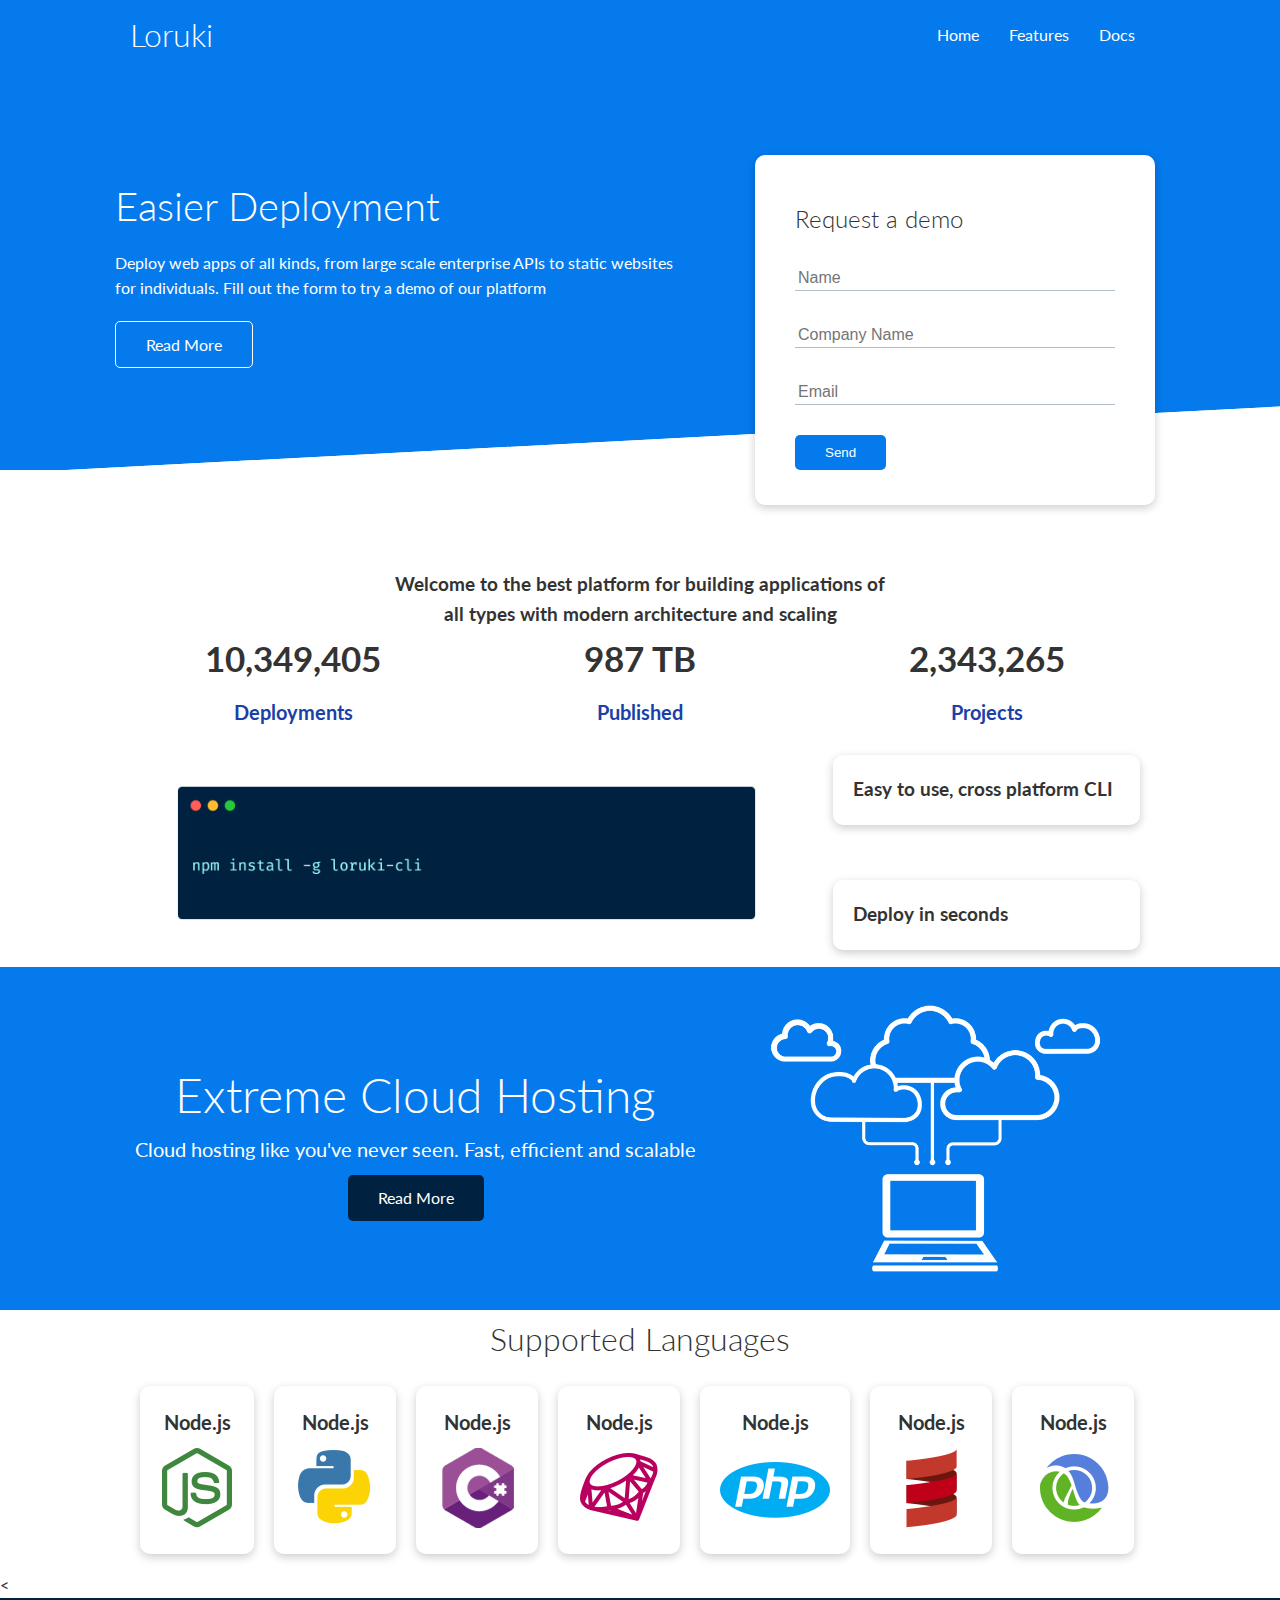
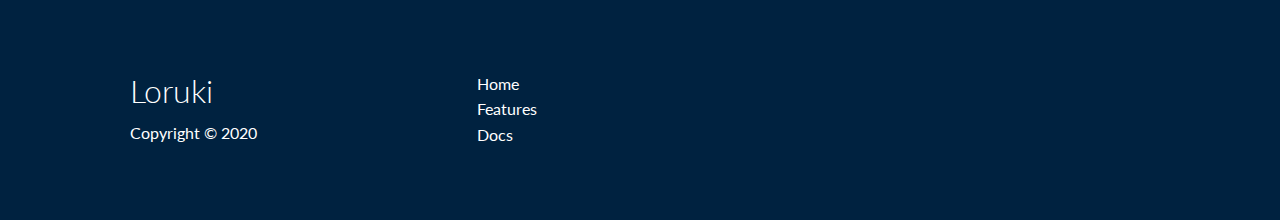
==== index.html @ 7f728f31 "responsive page complete" ====
<!DOCTYPE html>
<html lang="en">
  <head>
    <meta charset="UTF-8" />
    <meta name="viewport" content="width=device-width, initial-scale=1.0" />
    <link
      rel="stylesheet"
      href="https://cdnjs.cloudflare.com/ajax/libs/font-awesome/5.15.1/css/all.min.css"
      integrity="sha512-+4zCK9k+qNFUR5X+cKL9EIR+ZOhtIloNl9GIKS57V1MyNsYpYcUrUeQc9vNfzsWfV28IaLL3i96P9sdNyeRssA=="
      crossorigin="anonymous"
    />
    <link rel="stylesheet" href="css/utilities.css" />
    <link rel="stylesheet" href="css/style.css" />
    <title>Loruki | Cloud Hosting For Everyone</title>
  </head>
  <body>
    <!--Navbar-->
    <div class="navbar">
      <div class="container flex">
        <h1 class="logo">Loruki</h1>
        <nav>
          <ul>
            <li><a href="index.html">Home</a></li>
            <li><a href="features.html">Features</a></li>
            <li><a href="docs.html">Docs</a></li>
          </ul>
        </nav>
      </div>
    </div>

    <!-- Showcase-->
    <section class="showcase">
      <div class="container grid">
        <div class="showcase-text">
          <h1>Easier Deployment</h1>
          <p>
            Deploy web apps of all kinds, from large scale enterprise APIs to
            static websites for individuals. Fill out the form to try a demo of
            our platform
          </p>
          <a href="features.html" class="btn btn-outline">Read More</a>
        </div>

        <div class="showcase-form card">
          <h2>Request a demo</h2>
          <form>
            <div class="form-control">
              <input type="text" name="name" placeholder="Name" required />
            </div>
            <div class="form-control">
              <input
                type="text"
                name="company"
                placeholder="Company Name"
                required
              />
            </div>
            <div class="form-control">
              <input type="email" name="email" placeholder="Email" required />
            </div>
            <input type="submit" value="Send" class="btn btn-primary" />
          </form>
        </div>
      </div>
    </section>

    <!-- Stats-->
    <section class="stats">
      <div class="container">
        <h3 class="stats-heading text-center my-1">
          Welcome to the best platform for building applications of all types
          with modern architecture and scaling
        </h3>

        <div class="grid grid-3 text-center my-4">
          <div>
            <i class="fas fa-server fa-3x"></i>
            <h3>10,349,405</h3>
            <p class="text-secondary">Deployments</p>
          </div>
          <div>
            <i class="fas fa-server fa-3x"></i>
            <h3>987 TB</h3>
            <p class="text-secondary">Published</p>
          </div>
          <div>
            <i class="fas fa-project-diagram fa-3x"></i>
            <h3>2,343,265</h3>
            <p class="text-secondary">Projects</p>
          </div>
        </div>
      </div>
    </section>

    <!--Cli-->
    <section class="cli">
      <div class="container grid">
        <img src="images/cli.png" alt="" />
        <div class="card">
          <h3>Easy to use, cross platform CLI</h3>
        </div>
        <div class="card">
          <h3>Deploy in seconds</h3>
        </div>
      </div>
    </section>

    <!-- Cloud-->
    <section class="cloud bg-primary my-2 py-2">
      <div class="container grid">
        <div class="text-center">
          <h2 class="lg">Extreme Cloud Hosting</h2>
          <p class="lead my-1">
            Cloud hosting like you've never seen. Fast, efficient and scalable
          </p>
          <a href="features.html" class="btn btn-dark">Read More</a>
        </div>
        <img src="images/cloud.png" alt="" />
      </div>
    </section>

    <!--Languages-->
    <section class="languages">
      <h2 class="md text-center my-2">Supported Languages</h2>
      <div class="container flex">
        <div class="card">
          <h4>Node.js</h4>
          <img src="images/logos/node.png" alt="node" />
        </div>
        <div class="card">
          <h4>Node.js</h4>
          <img src="images/logos/python.png" alt="python" />
        </div>
        <div class="card">
          <h4>Node.js</h4>
          <img src="images/logos/csharp.png" alt="C#" />
        </div>
        <div class="card">
          <h4>Node.js</h4>
          <img src="images/logos/ruby.png" alt="Ruby" />
        </div>
        <div class="card">
          <h4>Node.js</h4>
          <img src="images/logos/php.png" alt="php" />
        </div>
        <div class="card">
          <h4>Node.js</h4>
          <img src="images/logos/scala.png" alt="scala" />
        </div>
        <div class="card">
          <h4>Node.js</h4>
          <img src="images/logos/clojure.png" alt="clojure" />
        </div>
      </div>
    </section>

    <<!-- Footer -->
    <footer class="footer bg-dark py-5">
      <div class="container grid grid-3">
        <div>
          <h1>Loruki</h1>
          <p>Copyright &copy; 2020</p>
        </div>
        <nav>
          <ul>
            <li><a href="index.html">Home</a></li>
            <li><a href="features.html">Features</a></li>
            <li><a href="docs.html">Docs</a></li>
          </ul>
        </nav>
        <div class="social">
          <a href="#"><i class="fab fa-github fa-2x"></i></a>
          <a href="#"><i class="fab fa-facebook fa-2x"></i></a>
          <a href="#"><i class="fab fa-instagram fa-2x"></i></a>
          <a href="#"><i class="fab fa-twitter fa-2x"></i></a>
        </div>
      </div>
    </footer>
  </body>
</html>
---- css/utilities.css ----
.container {
  max-width: 1100px;
  margin: 0 auto;
  overflow: auto;
  padding: 0 40px;
}

.card {
  background-color: #fff;
  color: #333;
  border-radius: 10px;
  box-shadow: 0 3px 10px rgba(0, 0, 0, 0.2);
  padding: 20px;
  margin: 10px;
}

.btn {
  display: inline-block;
  padding: 10px 30px;
  cursor: pointer;
  background: var(--primary-color);
  color: #fff;
  border: none;
  border-radius: 5px;
}

.btn-outline {
  background-color: transparent;
  border: 1px #fff solid;
}

.btn:hover {
  transform: scale(0.98);
}

/* Backgrounds & colored buttons */
.bg-primary,
.btn-primary {
  background-color: var(--primary-color);
  color: #fff;
}

.bg-secondary,
.btn-secondary {
  background-color: var(--secondary-color);
  color: #fff;
}

.bg-dark,
.btn-dark {
  background-color: var(--dark-color);
  color: #fff;
}

.bg-light,
.btn-light {
  background-color: var(--light-color);
  color: #333;
}

.bg-primary a,
.btn-primary a,
.bg-secondary a,
.btn-secondary a,
.bg-dark a,
.btn-dark a {
  color: #fff;
}

/* Text colors */
.text-primary {
  color: var(--primary-color);
}

.text-secondary {
  color: var(--secondary-color);
}

.text-dark {
  color: var(--dark-color);
}

.text-light {
  color: var(--light-color);
}

/* Text sizes */
.lead {
  font-size: 20px;
}

.sm {
  font-size: 1rem;
}

.md {
  font-size: 2rem;
}

.lg {
  font-size: 3rem;
}

.xl {
  font-size: 4rem;
}

.text-center {
  text-align: center;
}

/* Alert */
.alert {
  background-color: var(--light-color);
  padding: 10px 20px;
  font-weight: bold;
  margin: 15px 0;
}

.alert i {
  margin-right: 10px;
}

.alert-success {
  background-color: var(--success-color);
  color: #fff;
}

.alert-error {
  background-color: var(--error-color);
  color: #fff;
}

.flex {
  display: flex;
  align-items: center;
  height: 100%;
}

.grid {
  display: grid;
  grid-template-columns: repeat(2, 1fr);
  gap: 20px;
  justify-content: center;
  align-items: center;
  height: 100%;
}

.grid-3 {
  grid-template-columns: repeat(3, 1fr);
}

/* Margin */

.py-1 {
  padding: 1rem 0;
}

.py-2 {
  padding: 1.5rem 0;
}

.py-3 {
  padding: 2rem 0;
}

.py-4 {
  padding: 3rem 0;
}

.py-5 {
  padding: 4rem 0;
}

.p-1 {
  padding: 1rem;
}

.p-2 {
  padding: 1.5rem;
}

.p-3 {
  padding: 2rem;
}

.p-4 {
  padding: 3rem;
}

.p-5 {
  padding: 4rem;
}
---- css/style.css ----
@import url("https://fonts.googleapis.com/css2?family=Lato:wght@300&display=swap");

:root {
  --primary-color: #047aed;
  --secondary-color: #1c3fa8;
  --dark-color: #002240;
  --light-color: #f4f4f4;
  --success-color: #5cb85c;
  --error-color: #d9534f;
}

* {
  box-sizing: border-box;
  padding: 0;
  margin: 0;
}

body {
  font-family: "Lato", "sans-serif";
  color: #333;
  line-height: 1.6;
}

ul {
  list-style-type: none;
}

a {
  text-decoration: none;
  color: #333;
}

h1,
h2 {
  font-weight: 300;
  line-height: 1.2;
  margin: 10px 0;
}

p {
  margin: 10px 0;
}

img {
  width: 100%;
}

code,
pre {
  background: #333;
  color: #fff;
  padding: 10px;
}

/* Showcase */
.showcase {
  height: 400px;
  background-color: var(--primary-color);
  color: #fff;
  position: relative;
}

.showcase h1 {
  font-size: 40px;
}

.showcase p {
  margin: 20px 0;
}

.showcase .grid {
  overflow: visible;
  grid-template-columns: 55% 45%;
  gap: 30px;
}

.showcase-text {
  animation: slideInFromLeft 1s ease-in;
}

.showcase-form {
  position: relative;
  top: 60px;
  height: 350px;
  width: 400px;
  padding: 40px;
  z-index: 100;
  justify-self: flex-end;
  animation: slideInFromRight 1s ease-in;
}

.showcase-form .form-control {
  margin: 30px 0;
}

.showcase-form input[type="text"],
.showcase-form input[type="email"] {
  border: 0;
  border-bottom: 1px solid #b4becb;
  width: 100%;
  padding: 3px;
  font-size: 16px;
}

.showcase-form input:focus {
  outline: none;
}

.showcase::before,
.showcase::after {
  content: "";
  position: absolute;
  height: 100px;
  bottom: -70px;
  right: 0;
  left: 0;
  background: #fff;
  transform: skewY(-3deg);
  -webkit-transform: skewY(-3deg);
  -moz-transform: skewY(-3deg);
  -ms-transform: skewY(-3deg);
}

/* Stats */
.stats {
  padding-top: 100px;
  animation: slideInFromBottom 1s ease-in;
}

.stats-heading {
  max-width: 500px;
  margin: auto;
}

.stats .grid h3 {
  font-size: 35px;
}

.stats .grid p {
  font-size: 20px;
  font-weight: bold;
}

/* CLI */
.cli .grid {
  grid-template-columns: repeat(3, 1fr);
  grid-template-rows: repeat(2, 1fr);
}

.cli .grid > *:first-child {
  grid-column: 1 / span 2;
  grid-row: 1 / span 2;
}

.navbar {
  background-color: var(--primary-color);
  color: #fff;
  height: 70px;
}

.navbar ul {
  display: flex;
}

.navbar a {
  color: #fff;
  padding: 10px;
  margin: 0 5px;
}

.navbar a:hover {
  border-bottom: 2px #fff solid;
}

.navbar .flex {
  justify-content: space-between;
}

/* Cloud */
.cloud .grid {
  grid-template-columns: 4fr 3fr;
}

/* Languages */

.languages .flex {
  flex-wrap: wrap;
}

.languages .card {
  text-align: center;
  margin: 18px 10px;
  transition: transform 0.2s ease-in;
}

.languages .card h4 {
  font-size: 20px;
  margin-bottom: 10px;
}

.languages .card:hover {
  transform: translateY(-15px);
}

/*Features */
.features-head img,
.docs-head img {
  width: 200px;
  justify-self: flex-end;
}

.features-sub-head img {
  width: 300px;
  justify-self: flex-end;
}

.features-main .card > i {
  margin-right: 20px;
}

.features-main .grid {
  padding: 30px;
}

.features-main .grid > *:first-child {
  grid-column: 1 / span 3;
}

.features-main .grid > *:nth-child(2) {
  grid-column: 1 / span 2;
}

/* Docs */
.docs-main h3 {
  margin: 20px 0;
}

.docs-main .grid {
  grid-template-columns: 1fr 2fr;
  align-items: flex-start;
}

.docs-main nav li {
  font-size: 17px;
  padding-bottom: 5px;
  margin-bottom: 5px;
  border-bottom: 1px #ccc solid;
}

.docs-main a:hover {
  font-weight: bold;
}

/* Footer */
.footer .social a {
  margin: 0 10px;
}

/* Animations */
@keyframes slideInFromLeft {
  0% {
    transform: translateX(-100%);
  }

  100% {
    transform: translateX(0);
  }
}

@keyframes slideInFromRight {
  0% {
    transform: translateX(100%);
  }

  100% {
    transform: translateX(0);
  }
}

@keyframes slideInFromTop {
  0% {
    transform: translateY(-100%);
  }

  100% {
    transform: translateX(0);
  }
}

@keyframes slideInFromBottom {
  0% {
    transform: translateY(100%);
  }

  100% {
    transform: translateX(0);
  }
}
/* Tablets and under */
@media (max-width: 768px) {
  .grid,
  .showcase .grid,
  .stats .grid,
  .cli .grid,
  .cloud .grid,
  .features-main .grid,
  .docs-main .grid {
    grid-template-columns: 1fr;
    grid-template-rows: 1fr;
  }

  .showcase {
    height: auto;
  }

  hello {
    text-align: center;
    margin-top: 40px;
    animation: slideInFromTop 1s ease-in;
  }

  .showcase-form {
    justify-self: center;
    margin: auto;
    animation: slideInFromBottom 1s ease-in;
  }

  .cli .grid > *:first-child {
    grid-column: 1;
    grid-row: 1;
  }

  .features-head,
  .features-sub-head,
  .docs-head {
    text-align: center;
  }

  .features-head img,
  .features-sub-head img,
  .docs-head img {
    justify-self: center;
  }

  .features-main .grid > *:first-child,
  .features-main .grid > *:nth-child(2) {
    grid-column: 1;
  }
}

/* Mobile */
@media (max-width: 500px) {
  .navbar {
    height: 110px;
  }

  .navbar .flex {
    flex-direction: column;
  }

  .navbar ul {
    padding: 10px;
    background-color: rgba(0, 0, 0, 0.1);
  }
}
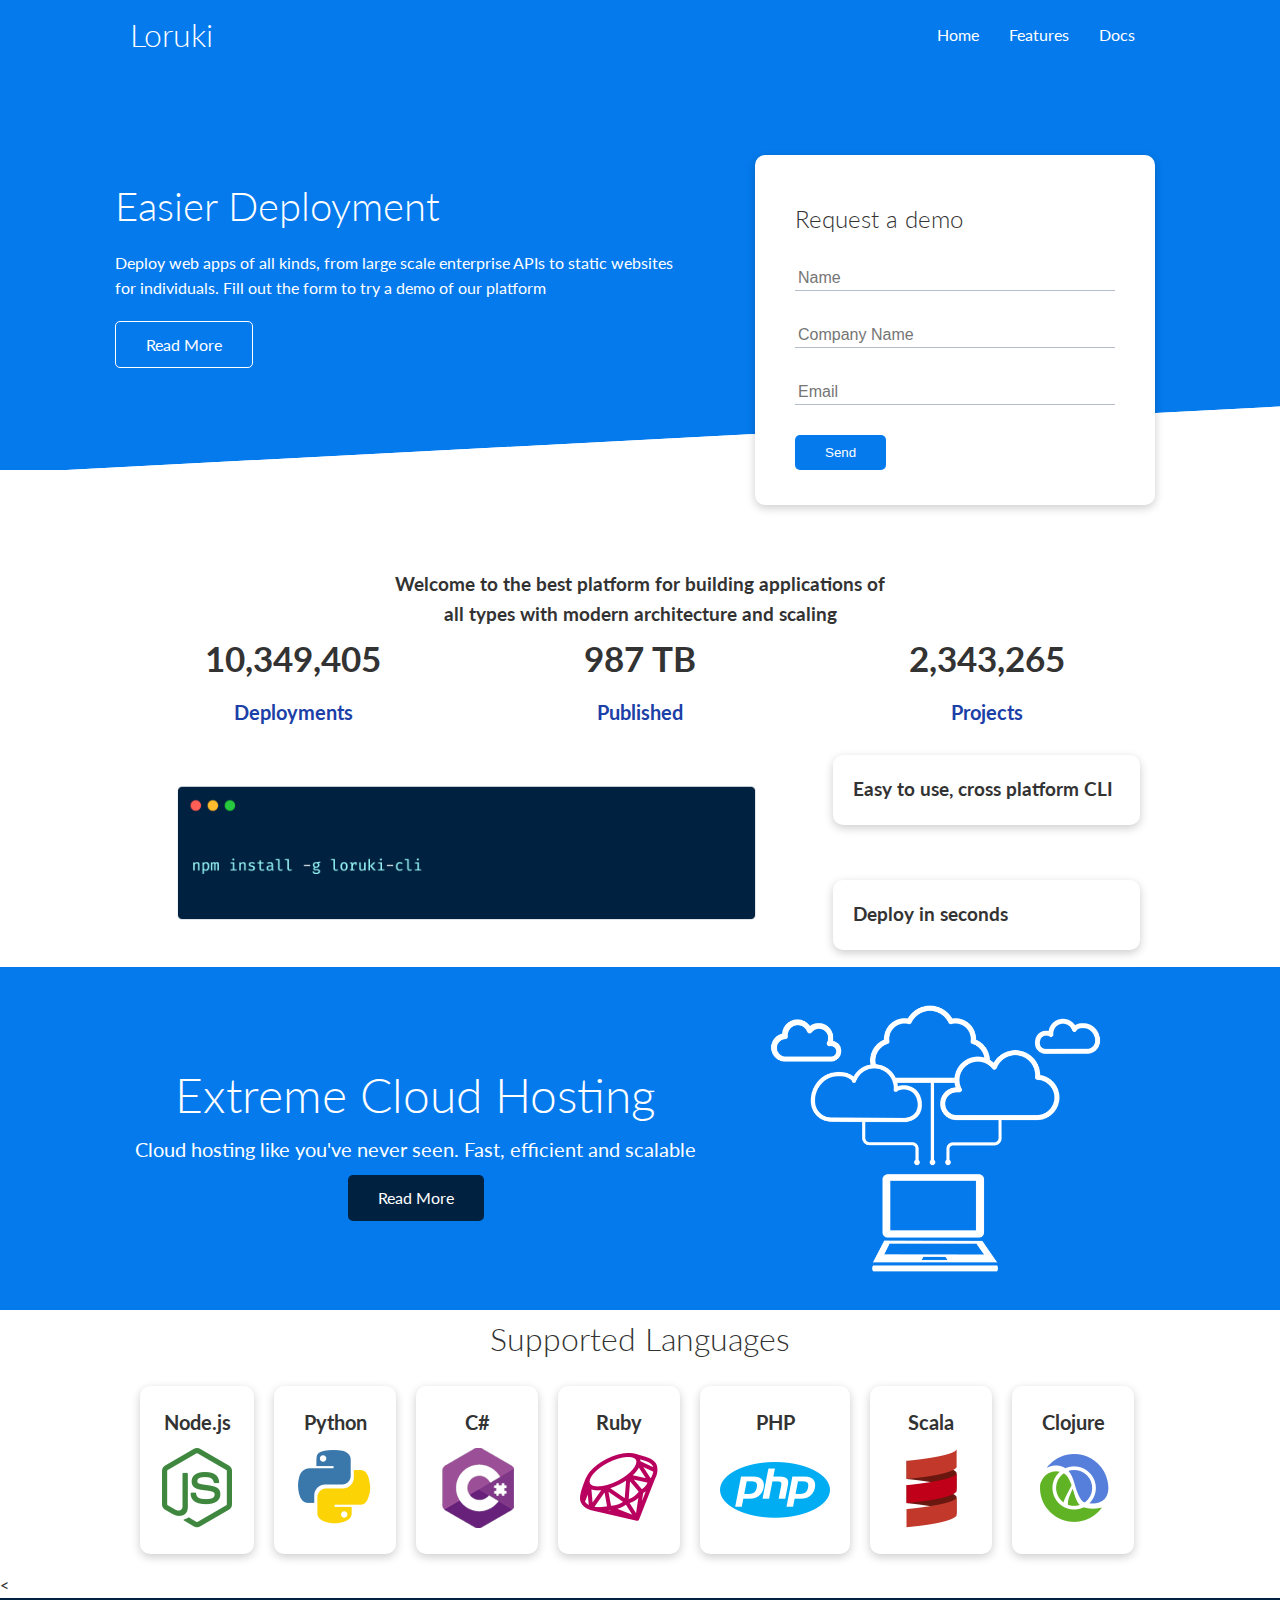
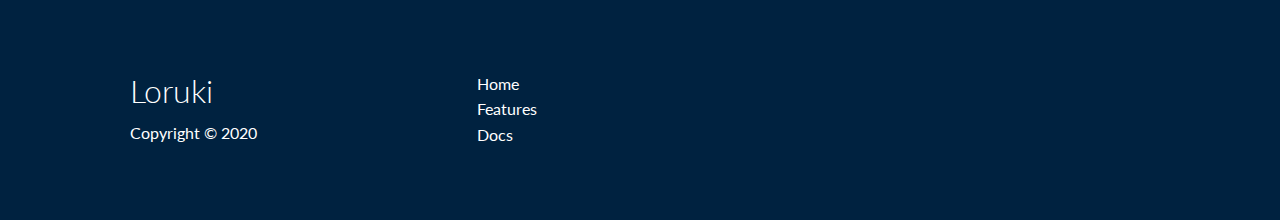
==== commit 7b4a40b0: "Edited languages" ====
--- a/index.html
+++ b/index.html
@@ -128,27 +128,27 @@
           <img src="images/logos/node.png" alt="node" />
         </div>
         <div class="card">
-          <h4>Node.js</h4>
+          <h4>Python</h4>
           <img src="images/logos/python.png" alt="python" />
         </div>
         <div class="card">
-          <h4>Node.js</h4>
+          <h4>C#</h4>
           <img src="images/logos/csharp.png" alt="C#" />
         </div>
         <div class="card">
-          <h4>Node.js</h4>
+          <h4>Ruby</h4>
           <img src="images/logos/ruby.png" alt="Ruby" />
         </div>
         <div class="card">
-          <h4>Node.js</h4>
+          <h4>PHP</h4>
           <img src="images/logos/php.png" alt="php" />
         </div>
         <div class="card">
-          <h4>Node.js</h4>
+          <h4>Scala</h4>
           <img src="images/logos/scala.png" alt="scala" />
         </div>
         <div class="card">
-          <h4>Node.js</h4>
+          <h4>Clojure</h4>
           <img src="images/logos/clojure.png" alt="clojure" />
         </div>
       </div>
